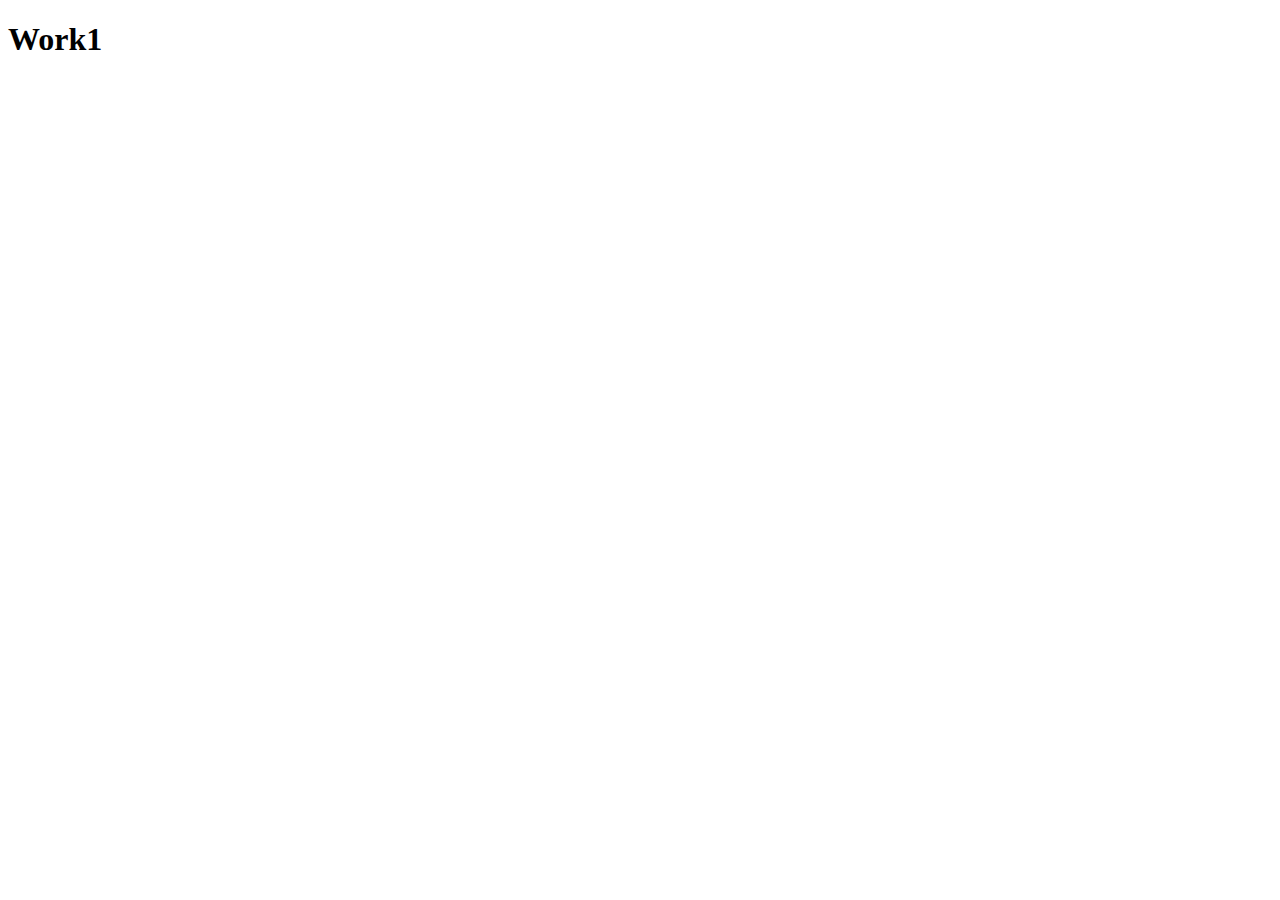
==== work1.html @ 3c4acdad "a" ====
<!DOCTYPE html>
<html lang="ja">
<head>
    <meta charset="UTF-8">
    <meta name="viewport" content="width=device-width, initial-scale=1.0">
    <title>work1</title>
</head>
<body>
    <h1>Work1</h1>
    
</body>
</html>
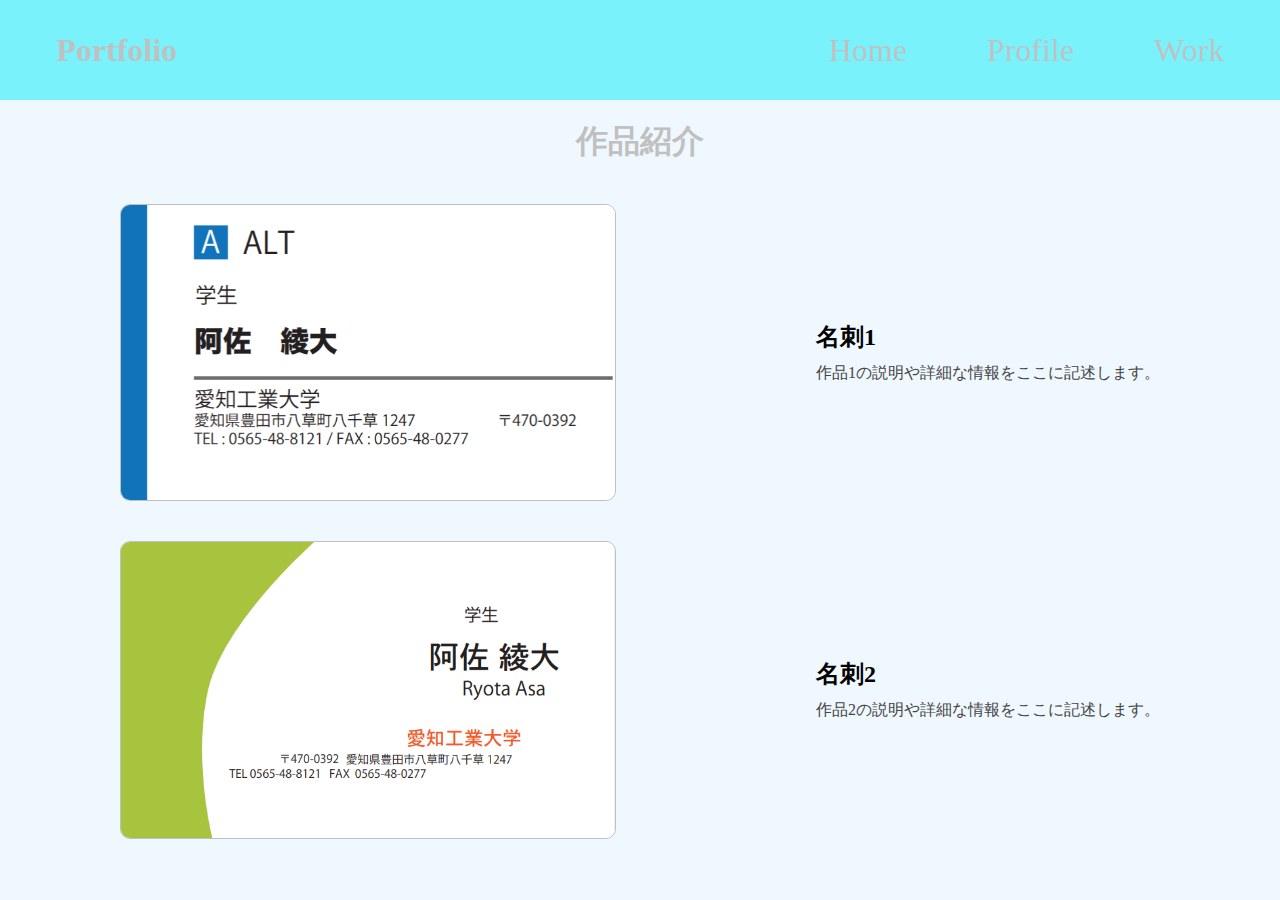
==== commit 3c6d9231: "a" ====
--- a/work1.html
+++ b/work1.html
@@ -4,9 +4,38 @@
     <meta charset="UTF-8">
     <meta name="viewport" content="width=device-width, initial-scale=1.0">
     <title>work1</title>
+    <link rel="stylesheet" href="work1.css">
 </head>
 <body>
-    <h1>Work1</h1>
+    <header>
+        <h1>Portfolio</h1>
+        <nav>
+            <ul>
+                <li><a href="index.html#home">Home</a></li>
+                <li><a href="index.html#profile">Profile</a></li>
+                <li><a href="index.html#work">Work</a></li>
+            </ul>
+        </nav>
+    </header>
+    <section class="title">
+        <h1>作品紹介</h1>
+    </section>
+
+  <section class="work">
+    <img src="meisi.jpg" alt="作品1の画像">
+    <div class="work-info">
+      <h2>名刺1</h2>
+      <p>作品1の説明や詳細な情報をここに記述します。</p>
+    </div>
+  </section>
+
+  <section class="work">
+    <img src="meisi2.jpg" alt="作品2の画像">
+    <div class="work-info">
+      <h2>名刺2</h2>
+      <p>作品2の説明や詳細な情報をここに記述します。</p>
+    </div>
+  </section>
     
 </body>
 </html>--- a/work1.css
+++ b/work1.css
@@ -0,0 +1,110 @@
+*{
+    margin: 0;
+    top: 0;
+    box-sizing: border-box;
+}
+header {
+    position: fixed;
+    width: 100%;
+    z-index: 9999; 
+    display: flex;
+    justify-content: center;
+    background-color: rgba(3, 236, 248, 0.5);
+  }
+header h1{
+    font-family: 'Sacramento', cursive;
+    text-align: center;
+    position: relative;
+    padding: 2rem;
+    font-size: 2rem;
+    color: #c0c0c0;
+}
+header ul {
+    font-family: 'Sacramento', cursive;
+    list-style: none;
+    display: flex;
+    justify-content: center;
+    align-items: center;
+    gap: 16px;
+    margin-top: 16px;
+  }
+  header ul li a {
+    font-size: 2rem;
+    padding: 1rem 2rem;
+    color: #c0c0c0;
+    text-decoration: none;
+    transition: all 0.3s;
+  }
+  header ul li a:hover,
+  header ul li a:active {
+  color: #CC9966;
+  background-color: #fff;
+}
+@media (min-width: 769px) {
+    header {
+      flex-direction: row;
+      justify-content: space-between;
+      padding: 0 24px;
+    }
+    header h1 {
+      content: none;
+      height: 100px;
+    }
+    header h1::after {
+      content: none;
+    }
+    header ul {
+      margin-top: 0;
+      height: 100%;
+    }
+    header li {
+      display: flex;
+      align-items: center;
+    }
+}
+body {
+    font-family: 'Sacramento', cursive;
+    margin: 0;
+    padding: 0;
+    background-color: #f0f8ff;
+  }
+  
+  .title h1 {
+    font-family: 'Sacramento', cursive;
+    margin-top: 6.25rem;
+    color: #c0c0c0;
+    text-align: center;
+    padding: 20px;
+  }
+  
+  section.work {
+    display: flex;
+    align-items: center;
+    justify-content: space-around;
+    padding: 20px;
+  }
+  
+  .work img {
+    width: 300px;
+    height: 200px; 
+    border: 1px solid #c0c0c0;
+    border-radius: 10px; 
+    object-fit: cover;
+    width: 40%;
+    height: 50%;
+  }
+  
+  .work-info {
+    max-width: 500px;
+    text-align: left;
+  }
+  
+  .work-info h2 {
+    font-size: 1.5rem;
+    margin-bottom: 10px;
+  }
+  
+  .work-info p {
+    font-size: 1rem;
+    color: #444;
+  }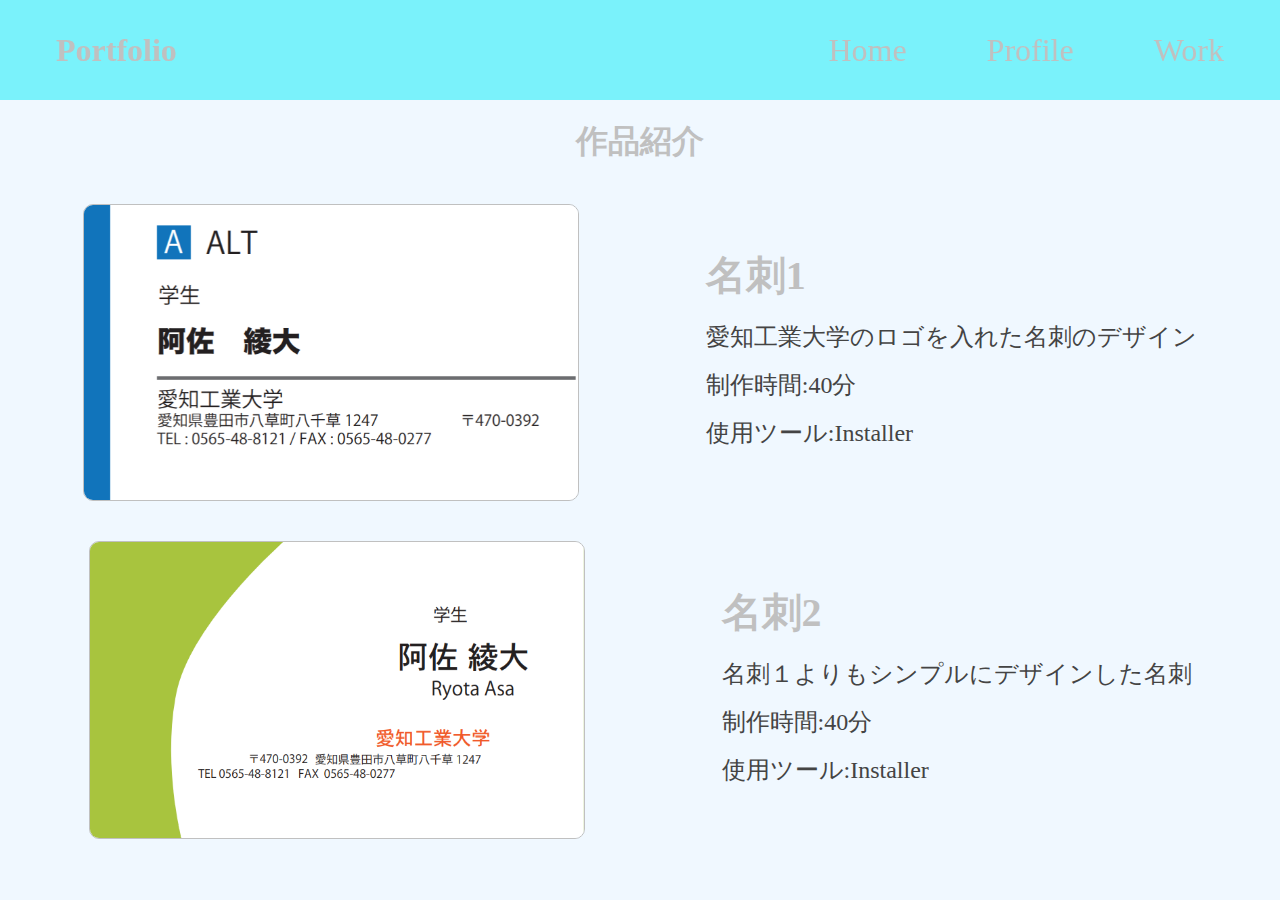
==== commit 896e34ff: "a" ====
--- a/work1.html
+++ b/work1.html
@@ -25,7 +25,10 @@
     <img src="meisi.jpg" alt="作品1の画像">
     <div class="work-info">
       <h2>名刺1</h2>
-      <p>作品1の説明や詳細な情報をここに記述します。</p>
+      <p>愛知工業大学のロゴを入れた名刺のデザイン<br>
+        制作時間:40分<br>
+          使用ツール:Installer 
+        </p>
     </div>
   </section>
 
@@ -33,9 +36,13 @@
     <img src="meisi2.jpg" alt="作品2の画像">
     <div class="work-info">
       <h2>名刺2</h2>
-      <p>作品2の説明や詳細な情報をここに記述します。</p>
+      <p>名刺１よりもシンプルにデザインした名刺<br>
+        制作時間:40分<br>
+          使用ツール:Installer 
+        </p>
     </div>
   </section>
+  
     
 </body>
 </html>--- a/work1.css
+++ b/work1.css
@@ -100,11 +100,16 @@
   }
   
   .work-info h2 {
-    font-size: 1.5rem;
+    font-family: 'Sacramento', cursive;
+    color: #c0c0c0;
+    font-size: 2.5rem;
     margin-bottom: 10px;
+    
   }
   
   .work-info p {
-    font-size: 1rem;
+    font-family: 'Sacramento', cursive;
+    font-size: 1.5rem;
     color: #444;
+    line-height: 2;
   }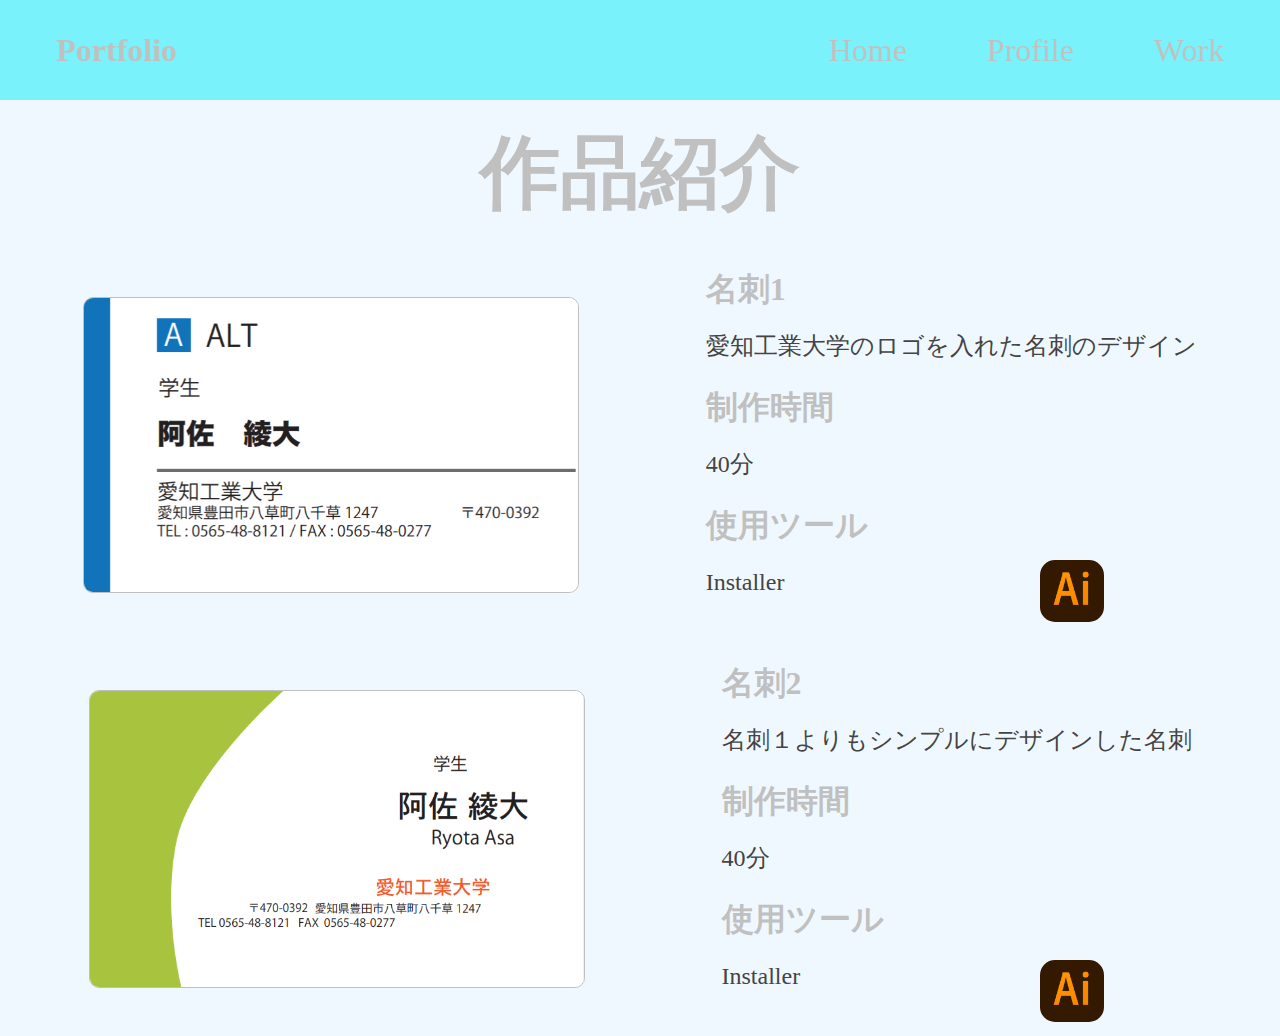
==== commit 61f5cef9: "a" ====
--- a/work1.html
+++ b/work1.html
@@ -25,22 +25,30 @@
     <img src="meisi.jpg" alt="作品1の画像">
     <div class="work-info">
       <h2>名刺1</h2>
-      <p>愛知工業大学のロゴを入れた名刺のデザイン<br>
-        制作時間:40分<br>
-          使用ツール:Installer 
-        </p>
+      <p>愛知工業大学のロゴを入れた名刺のデザイン</p>
+        <h2>制作時間</h2>
+        <p>40分</p>
+          <h2>使用ツール</h2>
+          <p>Installer</p> 
     </div>
+  </section>
+  <section class="i">
+    <img src="Ai.jpg" alt="">
   </section>
 
   <section class="work">
     <img src="meisi2.jpg" alt="作品2の画像">
     <div class="work-info">
       <h2>名刺2</h2>
-      <p>名刺１よりもシンプルにデザインした名刺<br>
-        制作時間:40分<br>
-          使用ツール:Installer 
-        </p>
+      <p>名刺１よりもシンプルにデザインした名刺</p>
+        <h2>制作時間</h2>
+        <p>40分</p>
+          <h2>使用ツール</h2>
+          <p>Installer</p>
     </div>
+  </section>
+  <section class="i-2">
+    <img src="Ai.jpg" alt="">
   </section>
   
     
--- a/work1.css
+++ b/work1.css
@@ -75,6 +75,7 @@
     color: #c0c0c0;
     text-align: center;
     padding: 20px;
+    font-size: 5rem;
   }
   
   section.work {
@@ -102,7 +103,7 @@
   .work-info h2 {
     font-family: 'Sacramento', cursive;
     color: #c0c0c0;
-    font-size: 2.5rem;
+    font-size: 2rem;
     margin-bottom: 10px;
     
   }
@@ -112,4 +113,26 @@
     font-size: 1.5rem;
     color: #444;
     line-height: 2;
+    margin-bottom: 1rem;
+  }
+  .i{
+    position: absolute;
+    margin-top: 35rem;
+  }
+  .i img{
+    border-radius: 15px;
+    width: 5%;
+    height: 5%;
+    margin-left: 65rem;
+  }
+  .i-2{
+    position: absolute;
+    margin-top: 60rem;
+
+  }
+  .i-2 img{
+    border-radius: 15px;
+    width: 5%;
+    height: 5%;
+    margin-left: 65rem;
   }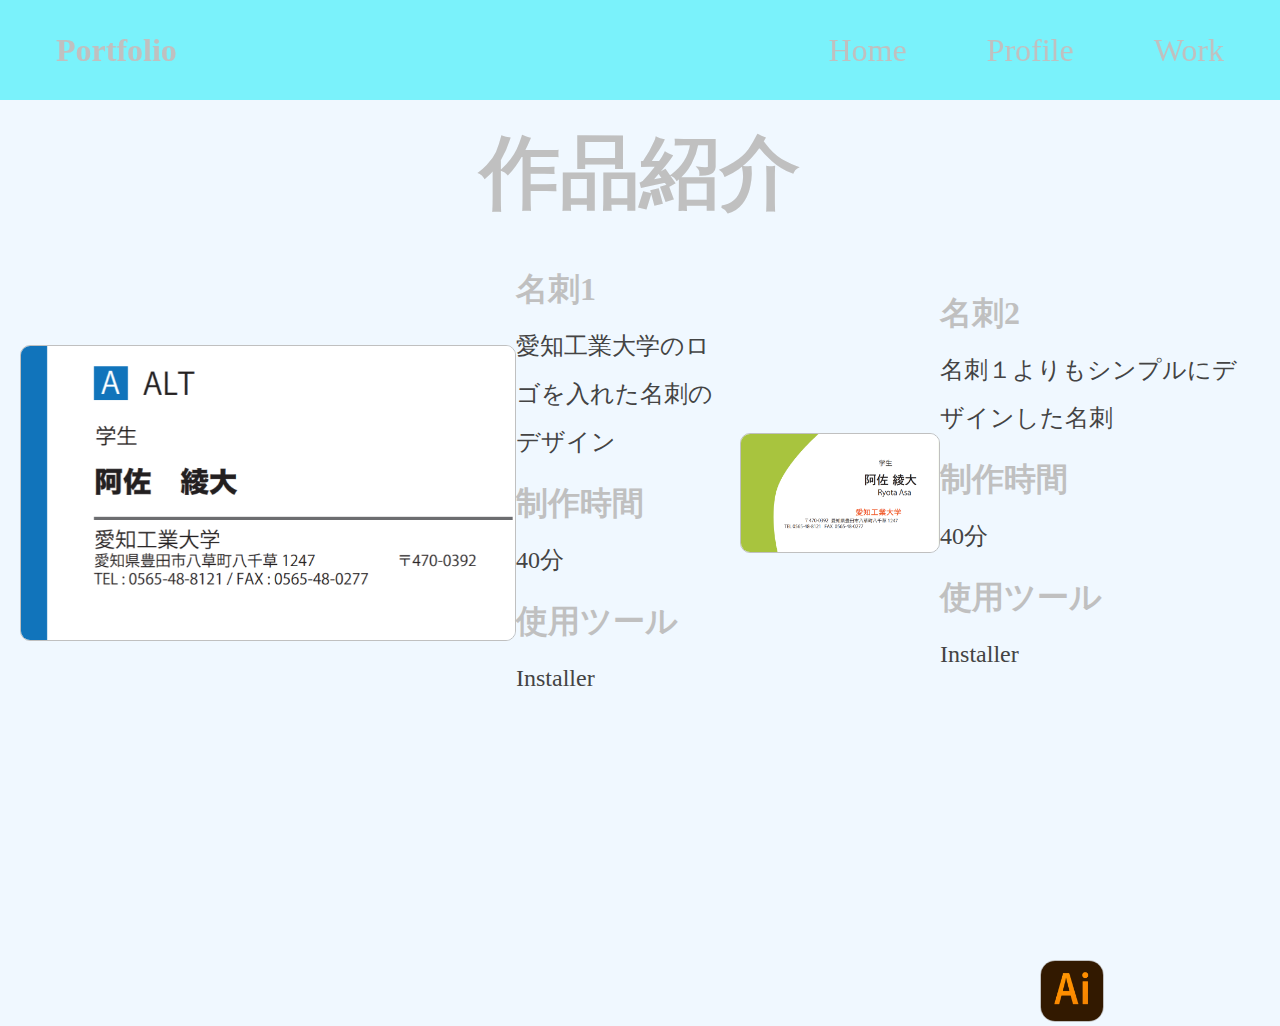
==== commit 9d293e92: "a" ====
--- a/work1.html
+++ b/work1.html
@@ -31,10 +31,6 @@
           <h2>使用ツール</h2>
           <p>Installer</p> 
     </div>
-  </section>
-  <section class="i">
-    <img src="Ai.jpg" alt="">
-  </section>
 
   <section class="work">
     <img src="meisi2.jpg" alt="作品2の画像">
@@ -53,4 +49,5 @@
   
     
 </body>
-</html>+</html>
+
--- a/work1.css
+++ b/work1.css
@@ -135,4 +135,6 @@
     width: 5%;
     height: 5%;
     margin-left: 65rem;
-  }+  }
+
+  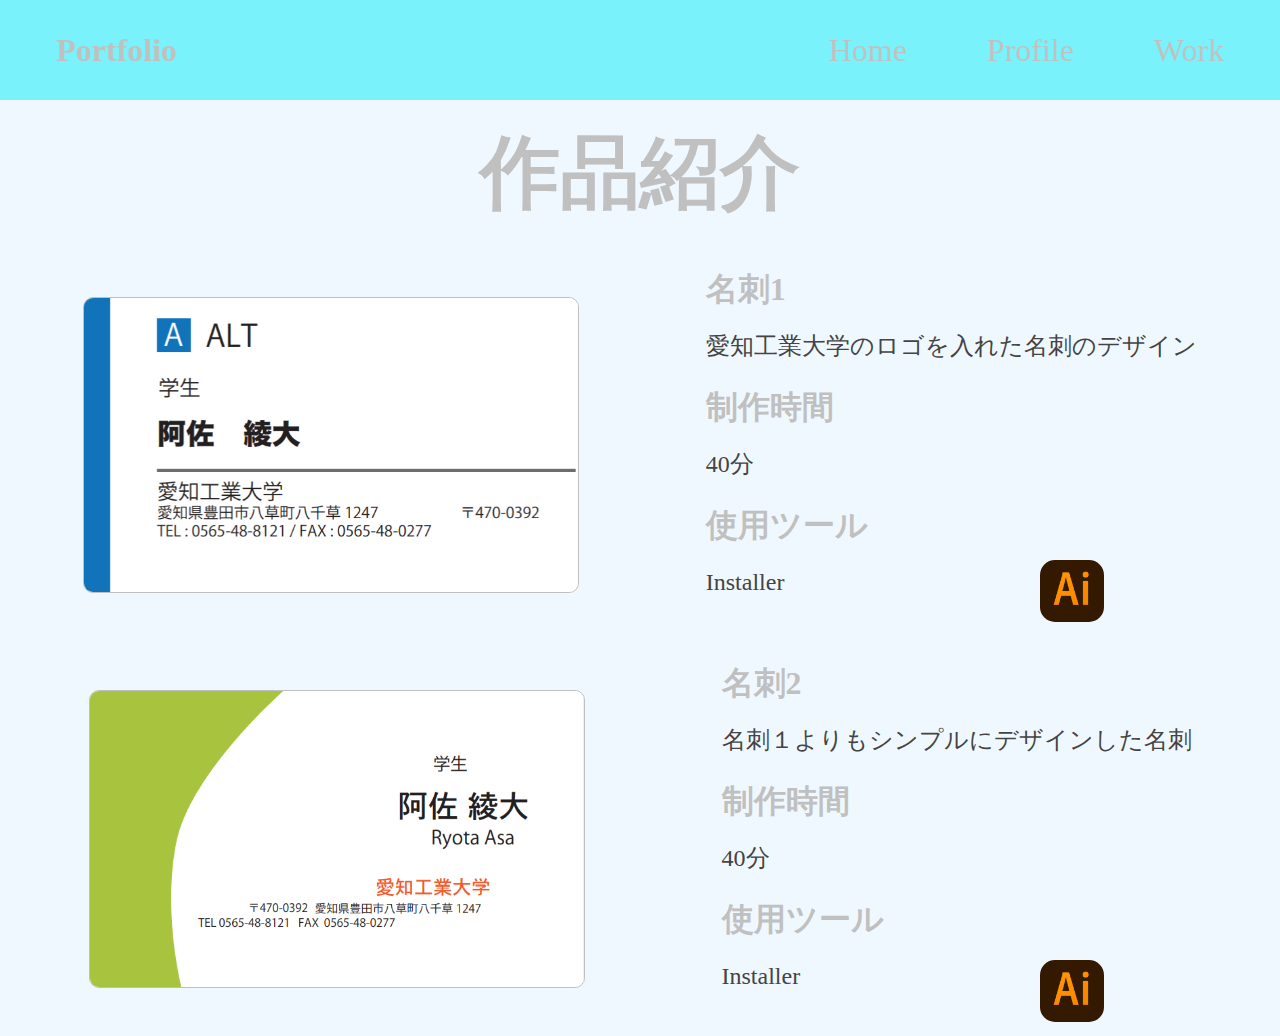
==== commit 3708c1ac: "a" ====
--- a/work1.html
+++ b/work1.html
@@ -31,6 +31,10 @@
           <h2>使用ツール</h2>
           <p>Installer</p> 
     </div>
+  </section>
+  <section class="i">
+    <img src="Ai.jpg" alt="">
+  </section>
 
   <section class="work">
     <img src="meisi2.jpg" alt="作品2の画像">
@@ -49,5 +53,4 @@
   
     
 </body>
-</html>
-
+</html>--- a/work1.css
+++ b/work1.css
@@ -135,6 +135,4 @@
     width: 5%;
     height: 5%;
     margin-left: 65rem;
-  }
-
-  +  }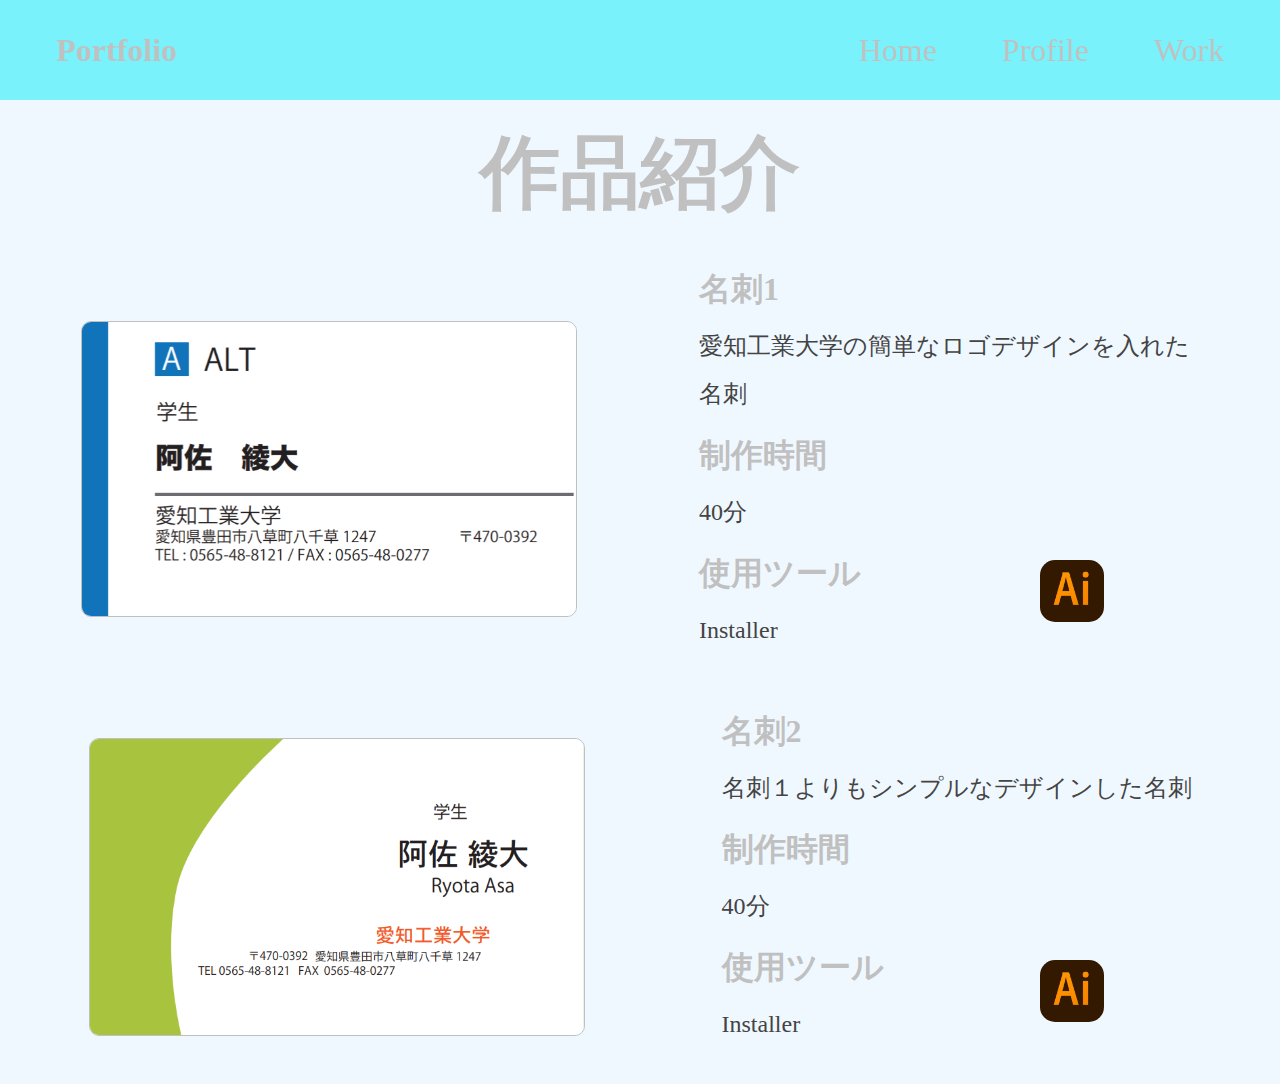
==== commit 263e49a7: "a" ====
--- a/work1.html
+++ b/work1.html
@@ -25,7 +25,7 @@
     <img src="meisi.jpg" alt="作品1の画像">
     <div class="work-info">
       <h2>名刺1</h2>
-      <p>愛知工業大学のロゴを入れた名刺のデザイン</p>
+      <p>愛知工業大学の簡単なロゴデザインを入れた名刺</p>
         <h2>制作時間</h2>
         <p>40分</p>
           <h2>使用ツール</h2>
@@ -40,7 +40,7 @@
     <img src="meisi2.jpg" alt="作品2の画像">
     <div class="work-info">
       <h2>名刺2</h2>
-      <p>名刺１よりもシンプルにデザインした名刺</p>
+      <p>名刺１よりもシンプルなデザインした名刺</p>
         <h2>制作時間</h2>
         <p>40分</p>
           <h2>使用ツール</h2>
--- a/work1.css
+++ b/work1.css
@@ -25,8 +25,9 @@
     display: flex;
     justify-content: center;
     align-items: center;
-    gap: 16px;
+    gap: 1px;
     margin-top: 16px;
+    margin-bottom: 16px;
   }
   header ul li a {
     font-size: 2rem;
@@ -135,4 +136,46 @@
     width: 5%;
     height: 5%;
     margin-left: 65rem;
+  }
+  @media (max-width: 768px) {
+    header {
+      flex-direction: column;
+      align-items: center;
+  }
+  header ul {
+    margin-right:3rem;
+  }
+      .title h1 {
+          font-size: 3rem;
+          margin-top: 11rem;
+      }
+  
+      .work {
+          flex-direction: column;
+          align-items: center;
+      }
+  
+      .work img {
+          width: 80%;
+          height: auto;
+          margin-bottom: 1rem;
+      }
+  
+      .work-info {
+          max-width: 80%;
+          text-align: center;
+      }
+  
+      .i, .i-2 {
+          position: static;
+          margin-top: 2rem;
+          text-align: center;
+      }
+  
+      .i img, .i-2 img {
+          width: 20%;
+          height: auto;
+          margin-left: 0;
+        margin-top:-3rem;
+      }
   }